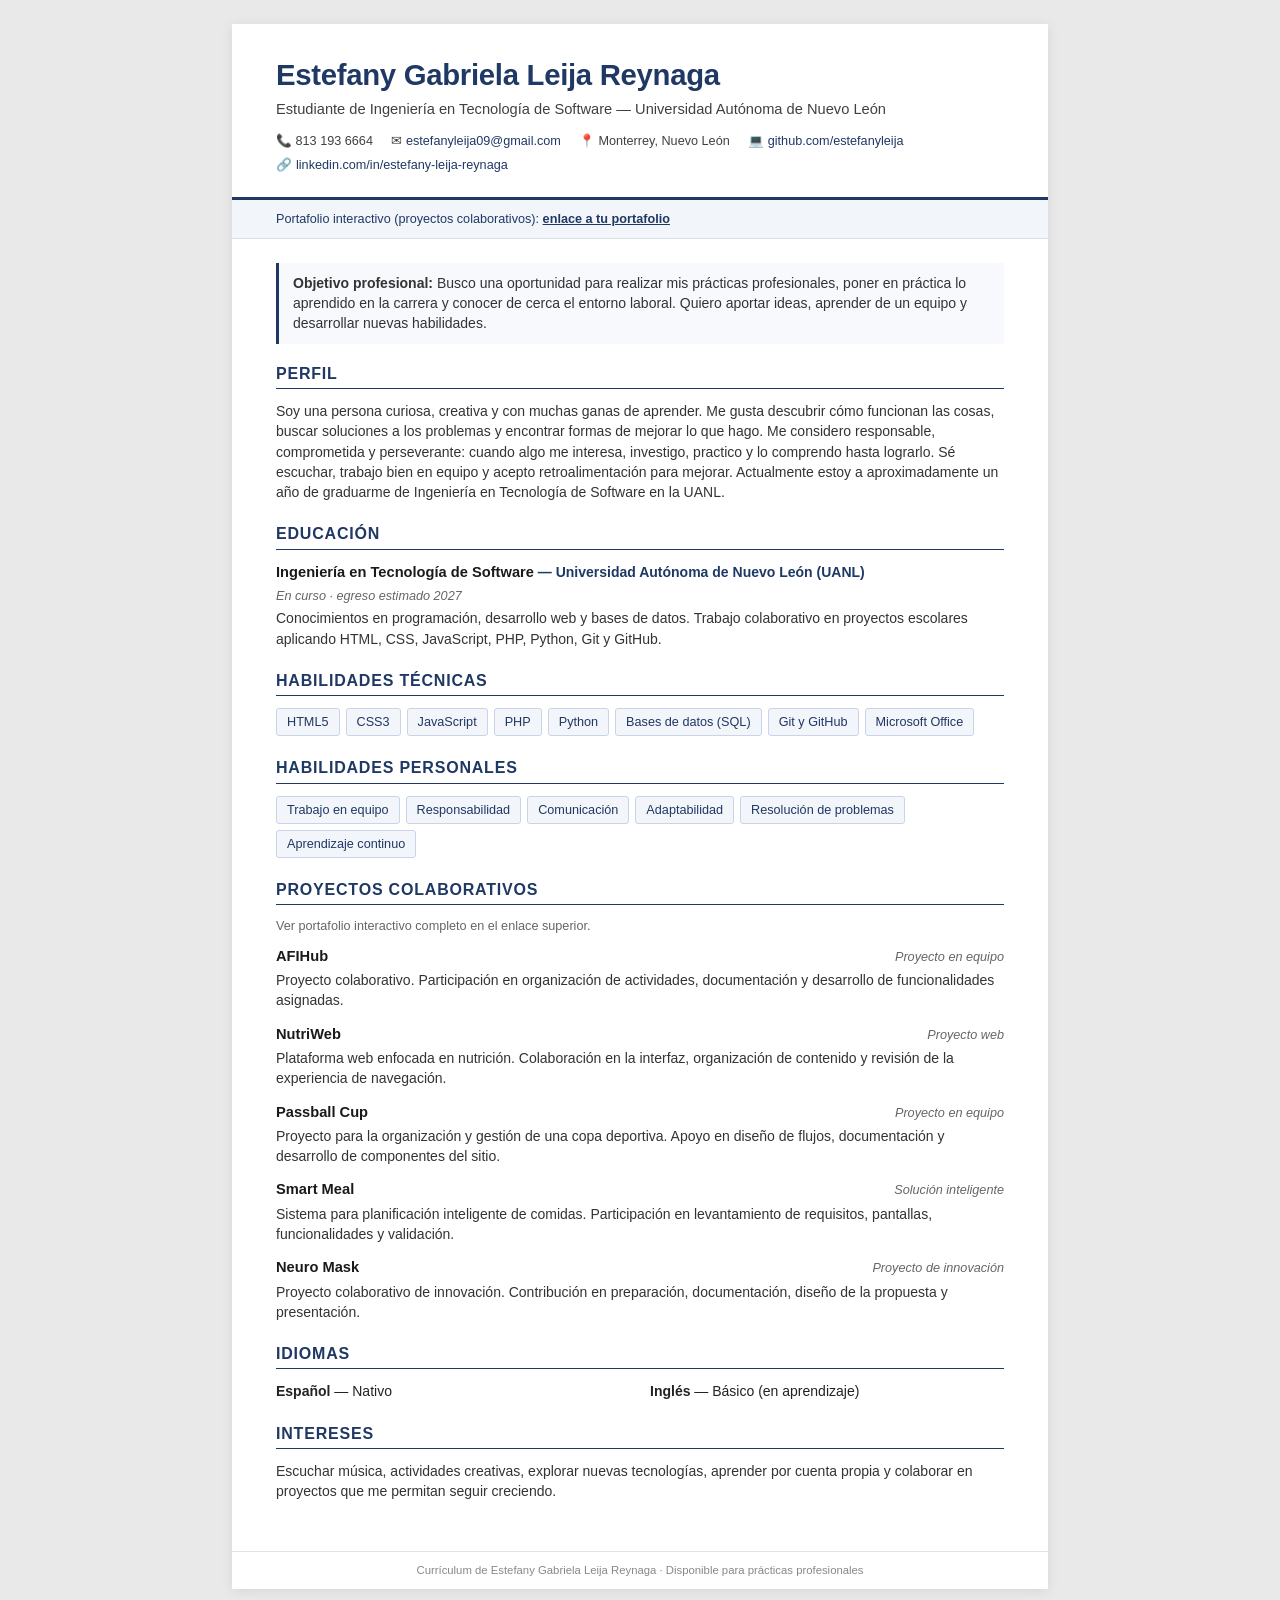
==== CV_Estefany_Leija.html @ f705b95c "Initial commit: portfolio gamer + CV" ====
<!doctype html>
<html lang="es">
<head>
<meta charset="utf-8">
<meta name="viewport" content="width=device-width,initial-scale=1">
<title>CV - Estefany Gabriela Leija Reynaga</title>
<style>
  *{box-sizing:border-box;margin:0;padding:0}
  body{font-family:'Calibri','Segoe UI',Arial,sans-serif;color:#222;background:#e9e9e9;line-height:1.45;font-size:10.5pt}
  .page{max-width:8.5in;margin:24px auto;background:#fff;box-shadow:0 2px 12px rgba(0,0,0,.08);padding:0}
  .header{padding:30px 44px 22px;border-bottom:3px solid #1f3864}
  .header h1{font-size:22pt;color:#1f3864;margin-bottom:2px;letter-spacing:-.3px;font-weight:700}
  .header .role{font-size:11pt;color:#404040;font-weight:500;margin-bottom:12px}
  .contact{display:flex;flex-wrap:wrap;gap:6px 18px;font-size:9.5pt;color:#404040}
  .contact span{display:inline-flex;align-items:center;gap:4px}
  .contact a{color:#1f3864;text-decoration:none}
  .contact a:hover{text-decoration:underline}
  .portfolio-line{padding:10px 44px;background:#f2f5fa;border-bottom:1px solid #d9e0ec;font-size:9.5pt;color:#1f3864}
  .portfolio-line a{color:#1f3864;font-weight:700;text-decoration:underline}
  .body{padding:24px 44px 30px}
  .section{margin-bottom:20px}
  .section-title{font-size:12pt;color:#1f3864;font-weight:700;text-transform:uppercase;letter-spacing:.8px;border-bottom:1.5px solid #1f3864;padding-bottom:3px;margin-bottom:12px}
  .item{margin-bottom:13px}
  .item-head{display:flex;justify-content:space-between;align-items:baseline;flex-wrap:wrap;gap:4px;margin-bottom:2px}
  .item-title{font-weight:700;font-size:11pt;color:#1a1a1a}
  .item-org{color:#1f3864;font-weight:600;font-size:10.5pt}
  .item-date{font-size:9.5pt;color:#666;font-style:italic}
  .item-desc{font-size:10.5pt;color:#333;margin-top:3px}
  .item-desc ul{margin-left:16px;margin-top:3px}
  .item-desc li{margin:2px 0}
  .skills-list{display:flex;flex-wrap:wrap;gap:6px}
  .skill{background:#f2f5fa;border:1px solid #c9d4e8;color:#1f3864;padding:4px 10px;font-size:9.5pt;border-radius:3px;font-weight:500}
  .two-col{display:grid;grid-template-columns:1fr 1fr;gap:20px}
  .objective{font-size:10.5pt;color:#333;margin-bottom:18px;padding:10px 14px;background:#f7f9fc;border-left:3px solid #1f3864}
  .footer-note{text-align:center;font-size:8.5pt;color:#888;padding:10px 44px;border-top:1px solid #e2e2e2}
  @media print{
    body{background:#fff}
    .page{box-shadow:none;margin:0;max-width:100%}
  }
  @media(max-width:640px){
    .two-col{grid-template-columns:1fr}
    .header,.body,.portfolio-line{padding-left:20px;padding-right:20px}
  }
</style>
</head>
<body>
<div class="page">
  <header class="header">
    <h1>Estefany Gabriela Leija Reynaga</h1>
    <div class="role">Estudiante de Ingeniería en Tecnología de Software — Universidad Autónoma de Nuevo León</div>
    <div class="contact">
      <span>📞 813 193 6664</span>
      <span>✉ <a href="mailto:estefanyleija09@gmail.com">estefanyleija09@gmail.com</a></span>
      <span>📍 Monterrey, Nuevo León</span>
      <span>💻 <a href="https://github.com/estefanyleija">github.com/estefanyleija</a></span>
      <span>🔗 <a href="https://linkedin.com/in/estefany-leija-reynaga">linkedin.com/in/estefany-leija-reynaga</a></span>
    </div>
  </header>

  <div class="portfolio-line">
    Portafolio interactivo (proyectos colaborativos): <a href="#" target="_blank">enlace a tu portafolio</a>
  </div>

  <div class="body">
    <div class="objective">
      <strong>Objetivo profesional:</strong> Busco una oportunidad para realizar mis prácticas profesionales, poner en práctica lo aprendido en la carrera y conocer de cerca el entorno laboral. Quiero aportar ideas, aprender de un equipo y desarrollar nuevas habilidades.
    </div>

    <section class="section">
      <h2 class="section-title">Perfil</h2>
      <p class="item-desc">Soy una persona curiosa, creativa y con muchas ganas de aprender. Me gusta descubrir cómo funcionan las cosas, buscar soluciones a los problemas y encontrar formas de mejorar lo que hago. Me considero responsable, comprometida y perseverante: cuando algo me interesa, investigo, practico y lo comprendo hasta lograrlo. Sé escuchar, trabajo bien en equipo y acepto retroalimentación para mejorar. Actualmente estoy a aproximadamente un año de graduarme de Ingeniería en Tecnología de Software en la UANL.</p>
    </section>

    <section class="section">
      <h2 class="section-title">Educación</h2>
      <div class="item">
        <div class="item-head">
          <div>
            <span class="item-title">Ingeniería en Tecnología de Software</span>
            <span class="item-org"> — Universidad Autónoma de Nuevo León (UANL)</span>
          </div>
          <span class="item-date">En curso · egreso estimado 2027</span>
        </div>
        <p class="item-desc">Conocimientos en programación, desarrollo web y bases de datos. Trabajo colaborativo en proyectos escolares aplicando HTML, CSS, JavaScript, PHP, Python, Git y GitHub.</p>
      </div>
    </section>

    <section class="section">
      <h2 class="section-title">Habilidades técnicas</h2>
      <div class="skills-list">
        <span class="skill">HTML5</span>
        <span class="skill">CSS3</span>
        <span class="skill">JavaScript</span>
        <span class="skill">PHP</span>
        <span class="skill">Python</span>
        <span class="skill">Bases de datos (SQL)</span>
        <span class="skill">Git y GitHub</span>
        <span class="skill">Microsoft Office</span>
      </div>
    </section>

    <section class="section">
      <h2 class="section-title">Habilidades personales</h2>
      <div class="skills-list">
        <span class="skill">Trabajo en equipo</span>
        <span class="skill">Responsabilidad</span>
        <span class="skill">Comunicación</span>
        <span class="skill">Adaptabilidad</span>
        <span class="skill">Resolución de problemas</span>
        <span class="skill">Aprendizaje continuo</span>
      </div>
    </section>

    <section class="section">
      <h2 class="section-title">Proyectos colaborativos</h2>
      <p style="font-size:9.5pt;color:#666;margin-bottom:10px;">Ver portafolio interactivo completo en el enlace superior.</p>
      <div class="item">
        <div class="item-head">
          <span class="item-title">AFIHub</span>
          <span class="item-date">Proyecto en equipo</span>
        </div>
        <p class="item-desc">Proyecto colaborativo. Participación en organización de actividades, documentación y desarrollo de funcionalidades asignadas.</p>
      </div>
      <div class="item">
        <div class="item-head">
          <span class="item-title">NutriWeb</span>
          <span class="item-date">Proyecto web</span>
        </div>
        <p class="item-desc">Plataforma web enfocada en nutrición. Colaboración en la interfaz, organización de contenido y revisión de la experiencia de navegación.</p>
      </div>
      <div class="item">
        <div class="item-head">
          <span class="item-title">Passball Cup</span>
          <span class="item-date">Proyecto en equipo</span>
        </div>
        <p class="item-desc">Proyecto para la organización y gestión de una copa deportiva. Apoyo en diseño de flujos, documentación y desarrollo de componentes del sitio.</p>
      </div>
      <div class="item">
        <div class="item-head">
          <span class="item-title">Smart Meal</span>
          <span class="item-date">Solución inteligente</span>
        </div>
        <p class="item-desc">Sistema para planificación inteligente de comidas. Participación en levantamiento de requisitos, pantallas, funcionalidades y validación.</p>
      </div>
      <div class="item">
        <div class="item-head">
          <span class="item-title">Neuro Mask</span>
          <span class="item-date">Proyecto de innovación</span>
        </div>
        <p class="item-desc">Proyecto colaborativo de innovación. Contribución en preparación, documentación, diseño de la propuesta y presentación.</p>
      </div>
    </section>

    <section class="section">
      <h2 class="section-title">Idiomas</h2>
      <div class="two-col">
        <div><strong>Español</strong> — Nativo</div>
        <div><strong>Inglés</strong> — Básico (en aprendizaje)</div>
      </div>
    </section>

    <section class="section">
      <h2 class="section-title">Intereses</h2>
      <p class="item-desc">Escuchar música, actividades creativas, explorar nuevas tecnologías, aprender por cuenta propia y colaborar en proyectos que me permitan seguir creciendo.</p>
    </section>
  </div>

  <div class="footer-note">
    Currículum de Estefany Gabriela Leija Reynaga · Disponible para prácticas profesionales
  </div>
</div>
</body>
</html>
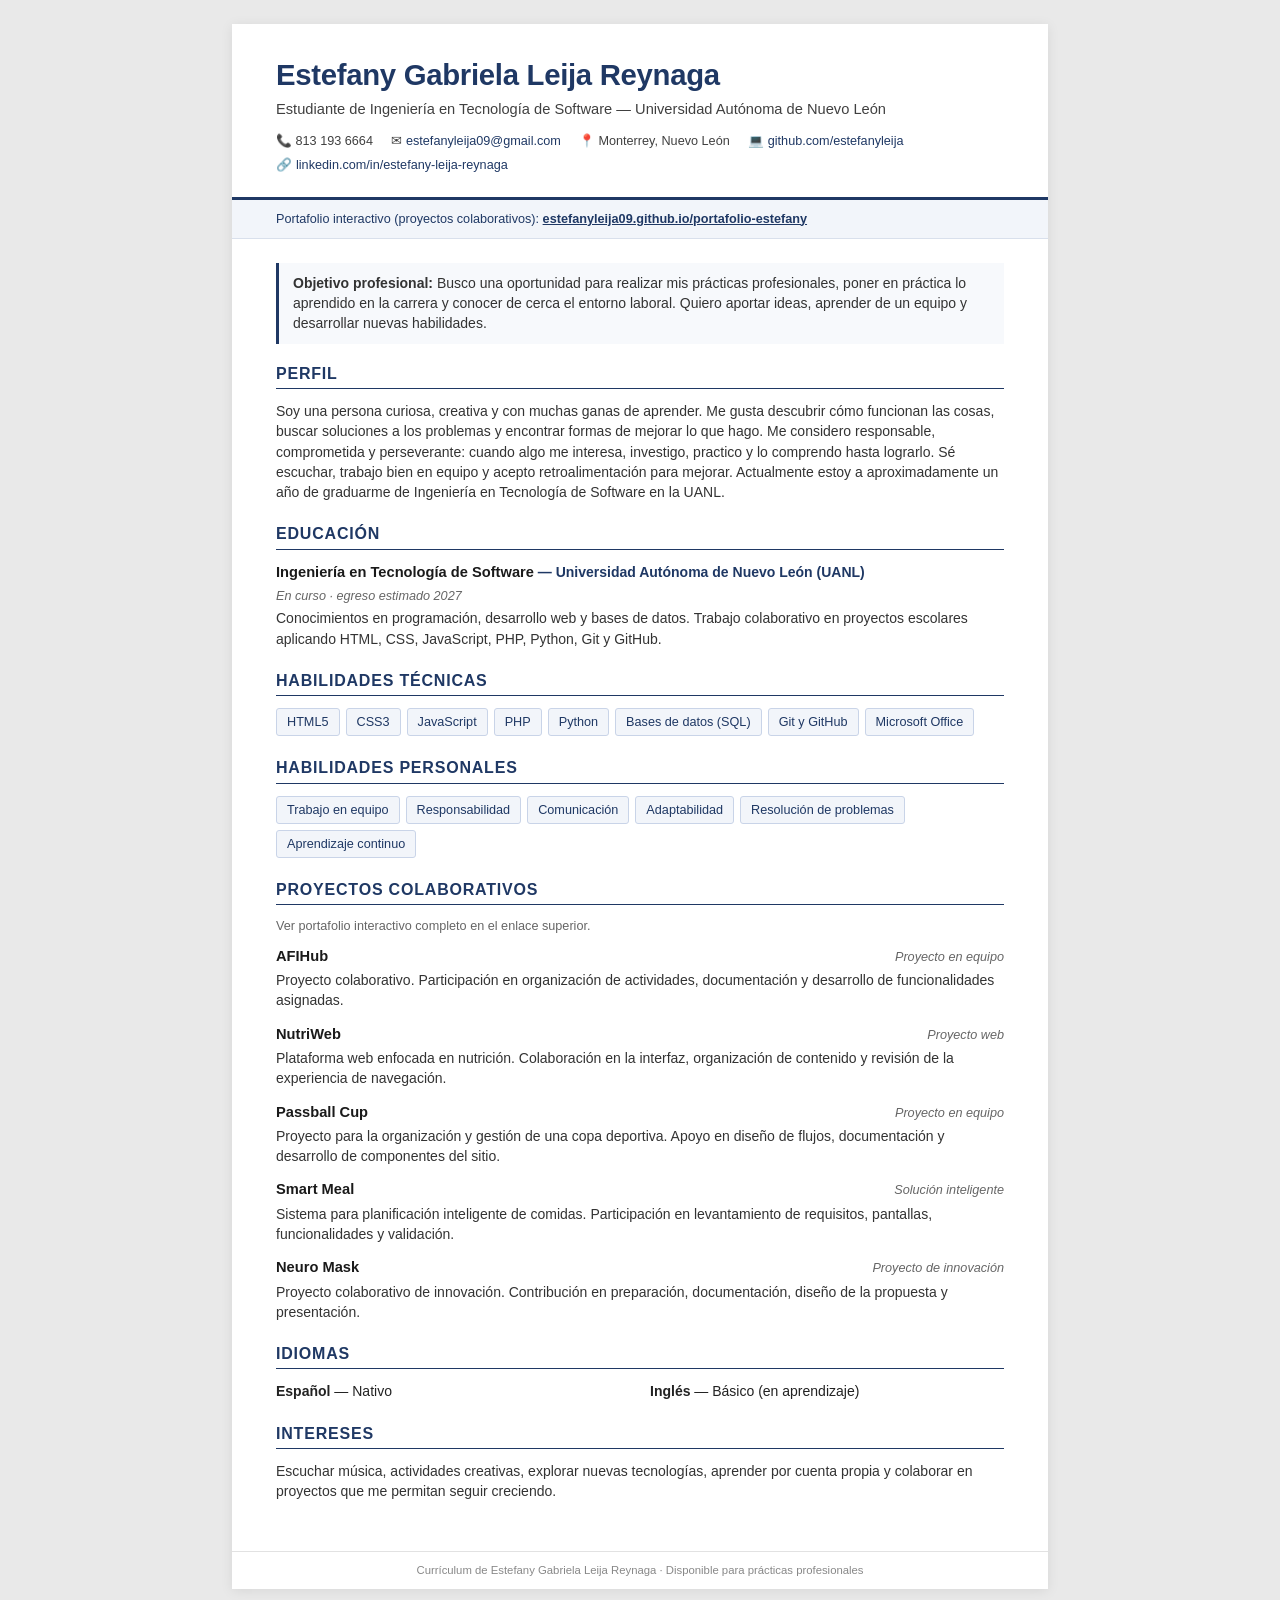
==== commit 80068daa: "Add portfolio link to CV" ====
--- a/CV_Estefany_Leija.html
+++ b/CV_Estefany_Leija.html
@@ -58,7 +58,7 @@
   </header>
 
   <div class="portfolio-line">
-    Portafolio interactivo (proyectos colaborativos): <a href="#" target="_blank">enlace a tu portafolio</a>
+    Portafolio interactivo (proyectos colaborativos): <a href="https://estefanyleija09.github.io/portafolio-estefany/" target="_blank">estefanyleija09.github.io/portafolio-estefany</a>
   </div>
 
   <div class="body">
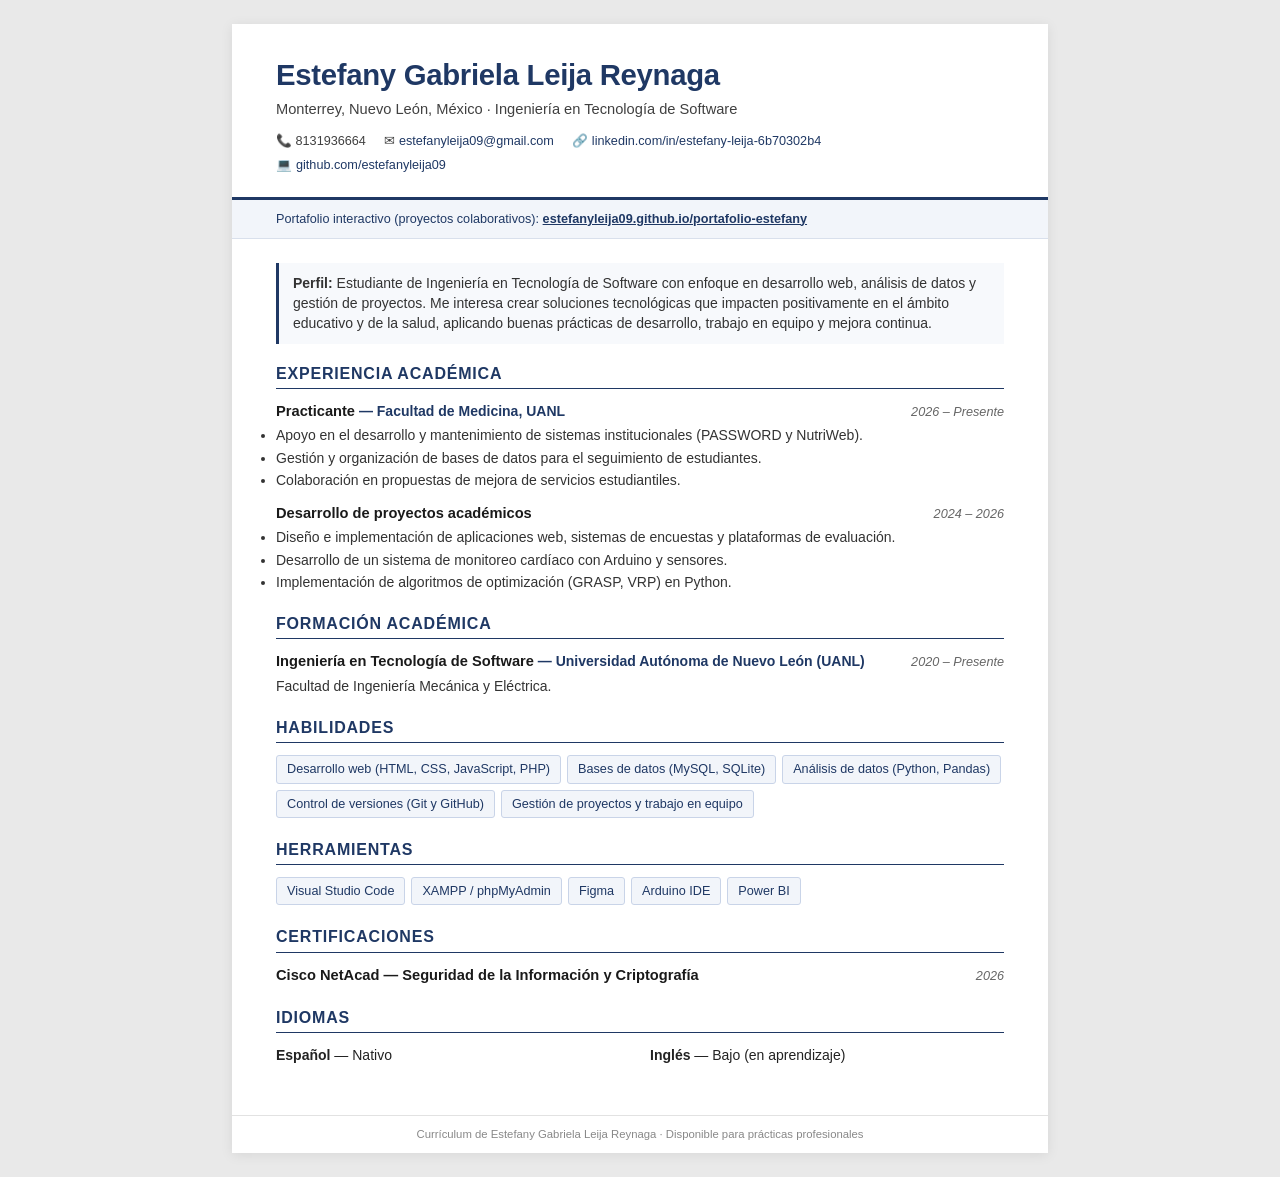
==== commit d9387f97: "Add CV based on provided docx" ====
--- a/CV_Estefany_Leija.html
+++ b/CV_Estefany_Leija.html
@@ -47,13 +47,12 @@
 <div class="page">
   <header class="header">
     <h1>Estefany Gabriela Leija Reynaga</h1>
-    <div class="role">Estudiante de Ingeniería en Tecnología de Software — Universidad Autónoma de Nuevo León</div>
+    <div class="role">Monterrey, Nuevo León, México · Ingeniería en Tecnología de Software</div>
     <div class="contact">
-      <span>📞 813 193 6664</span>
+      <span>📞 8131936664</span>
       <span>✉ <a href="mailto:estefanyleija09@gmail.com">estefanyleija09@gmail.com</a></span>
-      <span>📍 Monterrey, Nuevo León</span>
-      <span>💻 <a href="https://github.com/estefanyleija">github.com/estefanyleija</a></span>
-      <span>🔗 <a href="https://linkedin.com/in/estefany-leija-reynaga">linkedin.com/in/estefany-leija-reynaga</a></span>
+      <span>🔗 <a href="https://www.linkedin.com/in/estefany-leija-6b70302b4">linkedin.com/in/estefany-leija-6b70302b4</a></span>
+      <span>💻 <a href="https://github.com/estefanyleija09">github.com/estefanyleija09</a></span>
     </div>
   </header>
 
@@ -63,91 +62,81 @@
 
   <div class="body">
     <div class="objective">
-      <strong>Objetivo profesional:</strong> Busco una oportunidad para realizar mis prácticas profesionales, poner en práctica lo aprendido en la carrera y conocer de cerca el entorno laboral. Quiero aportar ideas, aprender de un equipo y desarrollar nuevas habilidades.
+      <strong>Perfil:</strong> Estudiante de Ingeniería en Tecnología de Software con enfoque en desarrollo web, análisis de datos y gestión de proyectos. Me interesa crear soluciones tecnológicas que impacten positivamente en el ámbito educativo y de la salud, aplicando buenas prácticas de desarrollo, trabajo en equipo y mejora continua.
     </div>
 
     <section class="section">
-      <h2 class="section-title">Perfil</h2>
-      <p class="item-desc">Soy una persona curiosa, creativa y con muchas ganas de aprender. Me gusta descubrir cómo funcionan las cosas, buscar soluciones a los problemas y encontrar formas de mejorar lo que hago. Me considero responsable, comprometida y perseverante: cuando algo me interesa, investigo, practico y lo comprendo hasta lograrlo. Sé escuchar, trabajo bien en equipo y acepto retroalimentación para mejorar. Actualmente estoy a aproximadamente un año de graduarme de Ingeniería en Tecnología de Software en la UANL.</p>
+      <h2 class="section-title">Experiencia académica</h2>
+      <div class="item">
+        <div class="item-head">
+          <div>
+            <span class="item-title">Practicante</span>
+            <span class="item-org"> — Facultad de Medicina, UANL</span>
+          </div>
+          <span class="item-date">2026 – Presente</span>
+        </div>
+        <ul class="item-desc">
+          <li>Apoyo en el desarrollo y mantenimiento de sistemas institucionales (PASSWORD y NutriWeb).</li>
+          <li>Gestión y organización de bases de datos para el seguimiento de estudiantes.</li>
+          <li>Colaboración en propuestas de mejora de servicios estudiantiles.</li>
+        </ul>
+      </div>
+      <div class="item">
+        <div class="item-head">
+          <span class="item-title">Desarrollo de proyectos académicos</span>
+          <span class="item-date">2024 – 2026</span>
+        </div>
+        <ul class="item-desc">
+          <li>Diseño e implementación de aplicaciones web, sistemas de encuestas y plataformas de evaluación.</li>
+          <li>Desarrollo de un sistema de monitoreo cardíaco con Arduino y sensores.</li>
+          <li>Implementación de algoritmos de optimización (GRASP, VRP) en Python.</li>
+        </ul>
+      </div>
     </section>
 
     <section class="section">
-      <h2 class="section-title">Educación</h2>
+      <h2 class="section-title">Formación académica</h2>
       <div class="item">
         <div class="item-head">
           <div>
             <span class="item-title">Ingeniería en Tecnología de Software</span>
             <span class="item-org"> — Universidad Autónoma de Nuevo León (UANL)</span>
           </div>
-          <span class="item-date">En curso · egreso estimado 2027</span>
+          <span class="item-date">2020 – Presente</span>
         </div>
-        <p class="item-desc">Conocimientos en programación, desarrollo web y bases de datos. Trabajo colaborativo en proyectos escolares aplicando HTML, CSS, JavaScript, PHP, Python, Git y GitHub.</p>
+        <p class="item-desc">Facultad de Ingeniería Mecánica y Eléctrica.</p>
       </div>
     </section>
 
     <section class="section">
-      <h2 class="section-title">Habilidades técnicas</h2>
+      <h2 class="section-title">Habilidades</h2>
       <div class="skills-list">
-        <span class="skill">HTML5</span>
-        <span class="skill">CSS3</span>
-        <span class="skill">JavaScript</span>
-        <span class="skill">PHP</span>
-        <span class="skill">Python</span>
-        <span class="skill">Bases de datos (SQL)</span>
-        <span class="skill">Git y GitHub</span>
-        <span class="skill">Microsoft Office</span>
+        <span class="skill">Desarrollo web (HTML, CSS, JavaScript, PHP)</span>
+        <span class="skill">Bases de datos (MySQL, SQLite)</span>
+        <span class="skill">Análisis de datos (Python, Pandas)</span>
+        <span class="skill">Control de versiones (Git y GitHub)</span>
+        <span class="skill">Gestión de proyectos y trabajo en equipo</span>
       </div>
     </section>
 
     <section class="section">
-      <h2 class="section-title">Habilidades personales</h2>
+      <h2 class="section-title">Herramientas</h2>
       <div class="skills-list">
-        <span class="skill">Trabajo en equipo</span>
-        <span class="skill">Responsabilidad</span>
-        <span class="skill">Comunicación</span>
-        <span class="skill">Adaptabilidad</span>
-        <span class="skill">Resolución de problemas</span>
-        <span class="skill">Aprendizaje continuo</span>
+        <span class="skill">Visual Studio Code</span>
+        <span class="skill">XAMPP / phpMyAdmin</span>
+        <span class="skill">Figma</span>
+        <span class="skill">Arduino IDE</span>
+        <span class="skill">Power BI</span>
       </div>
     </section>
 
     <section class="section">
-      <h2 class="section-title">Proyectos colaborativos</h2>
-      <p style="font-size:9.5pt;color:#666;margin-bottom:10px;">Ver portafolio interactivo completo en el enlace superior.</p>
+      <h2 class="section-title">Certificaciones</h2>
       <div class="item">
         <div class="item-head">
-          <span class="item-title">AFIHub</span>
-          <span class="item-date">Proyecto en equipo</span>
+          <span class="item-title">Cisco NetAcad — Seguridad de la Información y Criptografía</span>
+          <span class="item-date">2026</span>
         </div>
-        <p class="item-desc">Proyecto colaborativo. Participación en organización de actividades, documentación y desarrollo de funcionalidades asignadas.</p>
-      </div>
-      <div class="item">
-        <div class="item-head">
-          <span class="item-title">NutriWeb</span>
-          <span class="item-date">Proyecto web</span>
-        </div>
-        <p class="item-desc">Plataforma web enfocada en nutrición. Colaboración en la interfaz, organización de contenido y revisión de la experiencia de navegación.</p>
-      </div>
-      <div class="item">
-        <div class="item-head">
-          <span class="item-title">Passball Cup</span>
-          <span class="item-date">Proyecto en equipo</span>
-        </div>
-        <p class="item-desc">Proyecto para la organización y gestión de una copa deportiva. Apoyo en diseño de flujos, documentación y desarrollo de componentes del sitio.</p>
-      </div>
-      <div class="item">
-        <div class="item-head">
-          <span class="item-title">Smart Meal</span>
-          <span class="item-date">Solución inteligente</span>
-        </div>
-        <p class="item-desc">Sistema para planificación inteligente de comidas. Participación en levantamiento de requisitos, pantallas, funcionalidades y validación.</p>
-      </div>
-      <div class="item">
-        <div class="item-head">
-          <span class="item-title">Neuro Mask</span>
-          <span class="item-date">Proyecto de innovación</span>
-        </div>
-        <p class="item-desc">Proyecto colaborativo de innovación. Contribución en preparación, documentación, diseño de la propuesta y presentación.</p>
       </div>
     </section>
 
@@ -155,13 +144,8 @@
       <h2 class="section-title">Idiomas</h2>
       <div class="two-col">
         <div><strong>Español</strong> — Nativo</div>
-        <div><strong>Inglés</strong> — Básico (en aprendizaje)</div>
+        <div><strong>Inglés</strong> — Bajo (en aprendizaje)</div>
       </div>
-    </section>
-
-    <section class="section">
-      <h2 class="section-title">Intereses</h2>
-      <p class="item-desc">Escuchar música, actividades creativas, explorar nuevas tecnologías, aprender por cuenta propia y colaborar en proyectos que me permitan seguir creciendo.</p>
     </section>
   </div>
 
